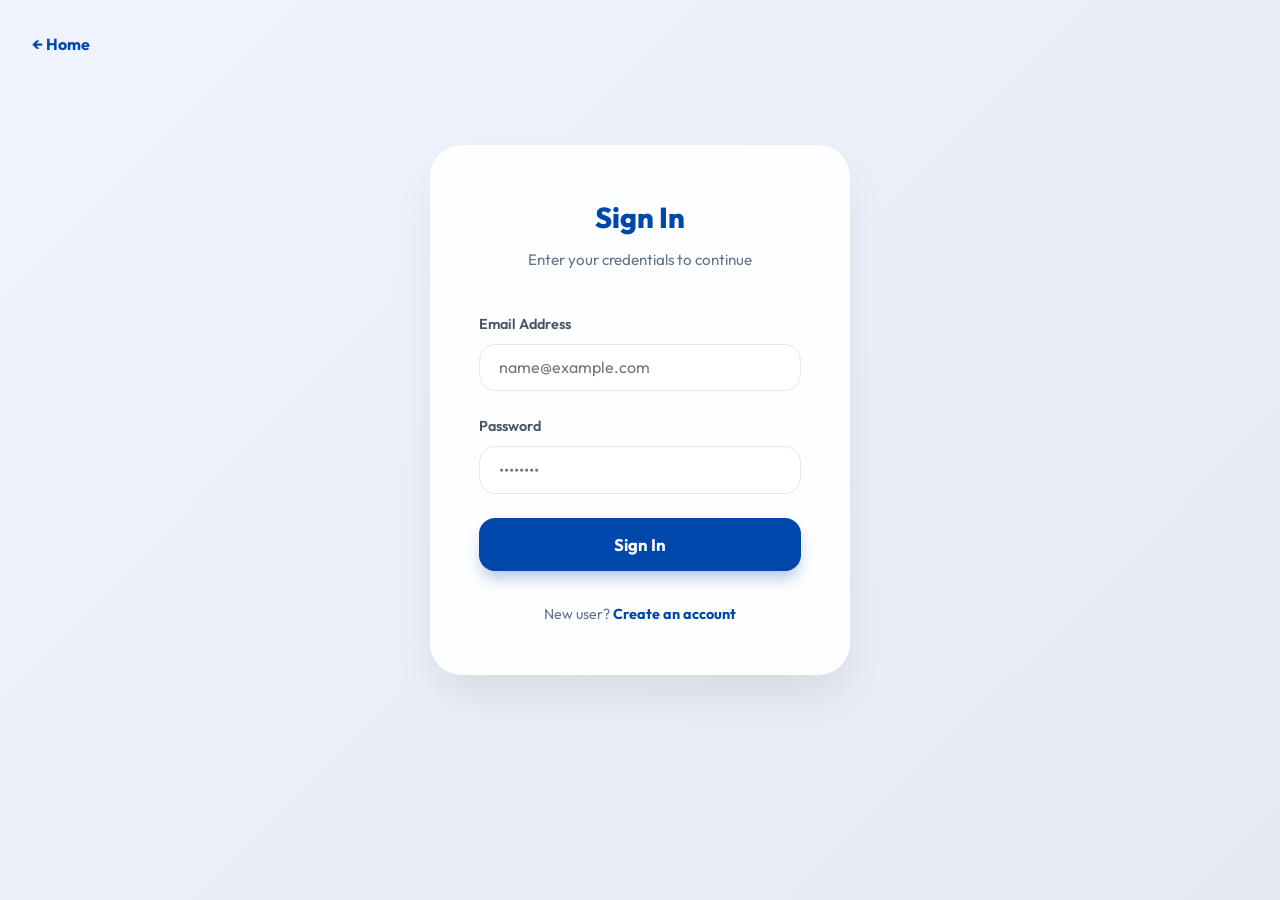
==== frontend/admin.html @ c0e0957b "Major Architecture & UI Revamp: FastAPI, Docker, Hybrid AI Matching, and Premium Glassmorphism UI" ====
<!DOCTYPE html>
<html lang="en">

<head>
  <meta charset="UTF-8">
  <meta name="viewport" content="width=device-width, initial-scale=1.0">
  <title>Admin Panel | LostLink AI</title>
  <link rel="preconnect" href="https://fonts.googleapis.com">
  <link rel="preconnect" href="https://fonts.gstatic.com" crossorigin>
  <link href="https://fonts.googleapis.com/css2?family=Outfit:wght@300;400;600;700&display=swap" rel="stylesheet">
  <link rel="stylesheet" href="css/global.css">
  <link rel="stylesheet" href="css/admin.css">
</head>

<body>

  <header>
    <div class="logo">🛠 LostLink AI Control</div>
    <nav>
      <a href="index.html">View Site</a>
      <a href="#" onclick="logout()">Logout</a>
    </nav>
  </header>

  <main class="admin-container">
    <div class="stats-bar">
      <div class="stat-pills">
        <h3 id="totalItems">-</h3>
        <p>Total Items</p>
      </div>
      <div class="stat-pills">
        <h3 id="totalFeedback">-</h3>
        <p>User Feedbacks</p>
      </div>
    </div>

    <div class="admin-table-container">
      <h2 style="padding: 1.5rem; border-bottom: 2px solid #eee;">Reports Management</h2>
      <div style="overflow-x: auto;">
        <table class="admin-table">
          <thead>
            <tr>
              <th>Type</th>
              <th>Item Name</th>
              <th>Location</th>
              <th>Reporter</th>
              <th>Status</th>
              <th>Actions</th>
            </tr>
          </thead>
          <tbody id="reportsTable">
            <tr>
              <td colspan="6" style="text-align:center; padding: 4rem;">📡 Fetching records...</td>
            </tr>
          </tbody>
        </table>
      </div>
    </div>
  </main>

  <script>
    const token = localStorage.getItem("token");
    if (!token) window.location.href = "login.html";

    async function fetchData() {
      try {
        const itemsRes = await fetch("/api/admin/items", {
          headers: { "Authorization": "Bearer " + token }
        });
        const fbRes = await fetch("/api/admin/feedbacks", {
          headers: { "Authorization": "Bearer " + token }
        });

        if (itemsRes.status === 403) {
          alert("🔒 Admin access required.");
          window.location.href = "index.html";
          return;
        }

        const items = await itemsRes.json();
        const feedbacks = await fbRes.json();

        document.getElementById("totalItems").innerText = items.length;
        document.getElementById("totalFeedback").innerText = feedbacks.length;

        renderItems(items);
      } catch (e) { console.error(e); }
    }

    function renderItems(items) {
      const table = document.getElementById("reportsTable");
      table.innerHTML = "";

      items.forEach(item => {
        const row = document.createElement("tr");
        const typeClass = item.type === "lost" ? "color: #f43f5e" : "color: #10b981";

        row.innerHTML = `
                <td style="font-weight: 700; ${typeClass}">${item.type.toUpperCase()}</td>
                <td>${item.item_name}</td>
                <td>${item.location}</td>
                <td>${item.email}</td>
                <td>${item.is_claimed ? "✅ Resolved" : "⌛ Active"}</td>
                <td class="action-btns">
                    ${!item.is_claimed ? `<button class="btn-small btn-approve" onclick="approve('${item._id}')">Approve</button>` : ""}
                    <button class="btn-small btn-remove" onclick="remove('${item._id}')">Delete</button>
                    <a href="/qr/${item._id}" target="_blank" class="btn-small" style="background:#eee; color:#333; text-decoration:none;">QR</a>
                </td>
            `;
        table.appendChild(row);
      });
    }

    async function approve(id) {
      await fetch(`/api/admin/approve/${id}`, {
        method: "POST",
        headers: { "Authorization": "Bearer " + token }
      });
      fetchData();
    }

    async function remove(id) {
      if (!confirm("Permanently delete this item?")) return;
      await fetch(`/api/admin/delete/${id}`, {
        method: "DELETE",
        headers: { "Authorization": "Bearer " + token }
      });
      fetchData();
    }

    function logout() {
      localStorage.removeItem("token");
      window.location.href = "login.html";
    }

    fetchData();
  </script>

</body>

</html>
---- frontend/css/global.css ----
/* global.css */
:root {
    --primary: #0047ab;
    --secondary: #00d2ff;
    --dark: #0f172a;
    --light: #f8fafc;
    --glass: rgba(255, 255, 255, 0.9);
    --text: #1a2a4e;
    --slate: #64748b;
    --success: #10b981;
    --danger: #f43f5e;
}

* {
    box-sizing: border-box;
    margin: 0;
    padding: 0;
    font-family: 'Outfit', sans-serif;
}

body {
    background-color: var(--light);
    background: linear-gradient(135deg, #f0f4ff 0%, #e6e9f0 100%);
    color: var(--text);
    line-height: 1.6;
    min-height: 100vh;
}

/* Navbar */
header {
    background-color: var(--primary);
    color: white;
    padding: 1rem 5%;
    display: flex;
    justify-content: space-between;
    align-items: center;
    position: sticky;
    top: 0;
    z-index: 1000;
    box-shadow: 0 4px 20px rgba(0,0,0,0.1);
}

.logo {
    font-size: 1.5rem;
    font-weight: 800;
    letter-spacing: -0.5px;
    display: flex;
    align-items: center;
    gap: 8px;
}

nav {
    display: flex;
    gap: 1.5rem;
    align-items: center;
}

nav a {
    color: rgba(255,255,255,0.8);
    text-decoration: none;
    font-weight: 600;
    font-size: 0.95rem;
    transition: all 0.3s ease;
}

nav a:hover {
    color: white;
    transform: translateY(-2px);
}

/* Common Footer */
footer {
    text-align: center;
    padding: 4rem 5% 2rem;
    color: var(--slate);
    font-size: 0.9rem;
}

.credits {
    color: var(--dark);
    font-weight: 600;
    margin-top: 0.5rem;
}

/* Common Utilities */
.btn {
    padding: 1rem 2rem;
    border-radius: 16px;
    font-weight: 700;
    text-decoration: none;
    transition: all 0.3s cubic-bezier(0.4, 0, 0.2, 1);
    font-size: 1.05rem;
    cursor: pointer;
    border: none;
    display: inline-block;
    text-align: center;
}

.btn-primary {
    background-color: var(--primary);
    color: white;
    box-shadow: 0 10px 15px -3px rgba(0, 71, 171, 0.3);
}

.btn-primary:hover {
    transform: translateY(-3px);
    box-shadow: 0 20px 25px -5px rgba(0, 71, 171, 0.4);
}

.message-box {
    text-align: center;
    padding: 1rem;
    border-radius: 12px;
    margin-top: 1.5rem;
    font-weight: 600;
    display: none;
}

.message-box.success {
    background: #dcfce7;
    color: #166534;
    display: block;
}

.message-box.error {
    background: #fee2e2;
    color: #991b1b;
    display: block;
}
---- frontend/css/admin.css ----
/* admin.css */
.admin-container {
    padding: 3rem 5%;
    max-width: 1400px;
    margin: 0 auto;
}

.stats-bar {
    display: grid;
    grid-template-columns: repeat(auto-fit, minmax(200px, 1fr));
    gap: 1.5rem;
    margin-bottom: 3rem;
}

.stat-pills {
    background: white;
    padding: 1.5rem;
    border-radius: 20px;
    text-align: center;
    box-shadow: 0 4px 10px rgba(0, 0, 0, 0.03);
    border: 1px solid #e2e8f0;
}

.stat-pills h3 {
    font-size: 1.8rem;
    color: var(--primary);
}

.admin-table-container {
    background: white;
    border-radius: 24px;
    overflow: hidden;
    box-shadow: 0 10px 20px rgba(0, 0, 0, 0.05);
    border: 1px solid #eee;
}

.admin-table {
    width: 100%;
    border-collapse: collapse;
}

.admin-table th {
    background: #f8fafc;
    padding: 1.25rem 1rem;
    text-align: left;
    font-weight: 700;
    color: var(--slate);
    border-bottom: 2px solid #eee;
}

.admin-table td {
    padding: 1rem;
    border-bottom: 1px solid #f1f5f9;
    font-size: 0.9rem;
}

.action-btns {
    display: flex;
    gap: 8px;
}

.btn-small {
    padding: 6px 12px;
    border-radius: 8px;
    font-size: 0.8rem;
    font-weight: 700;
    cursor: pointer;
    border: none;
    transition: all 0.2s;
}

.btn-approve {
    background: #dcfce7;
    color: #166534;
}

.btn-remove {
    background: #fee2e2;
    color: #991b1b;
}
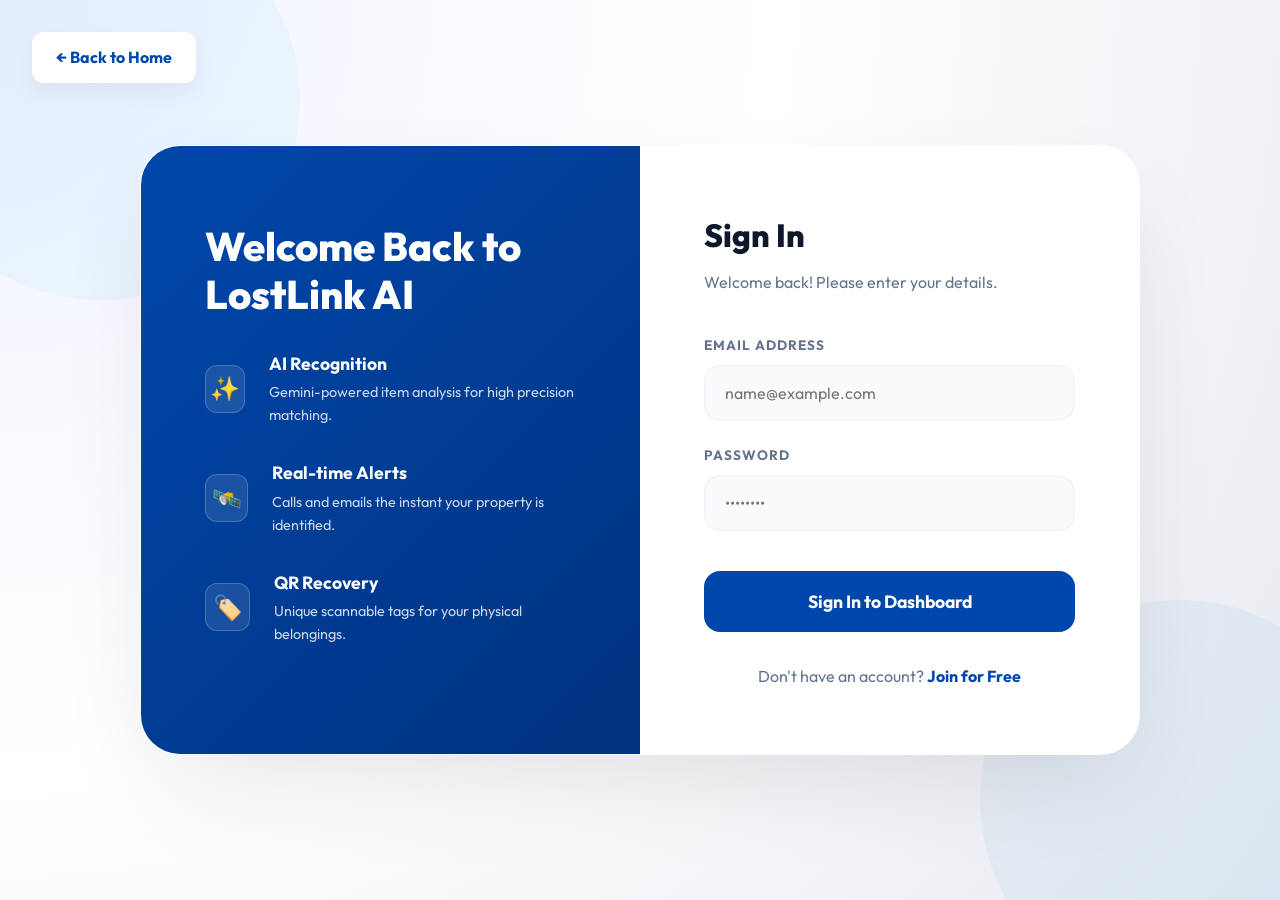
==== commit 562649fe: "Admin: Added User Management (Premium toggle) and fixed Feedback visibility" ====
--- a/frontend/admin.html
+++ b/frontend/admin.html
@@ -10,6 +10,51 @@
   <link href="https://fonts.googleapis.com/css2?family=Outfit:wght@300;400;600;700&display=swap" rel="stylesheet">
   <link rel="stylesheet" href="css/global.css">
   <link rel="stylesheet" href="css/admin.css">
+  <style>
+    .admin-nav {
+      display: flex;
+      gap: 1rem;
+      margin-bottom: 2rem;
+      background: white;
+      padding: 1rem;
+      border-radius: 16px;
+      box-shadow: 0 4px 10px rgba(0, 0, 0, 0.05);
+    }
+
+    .admin-nav button {
+      padding: 0.8rem 1.5rem;
+      border: none;
+      background: #f1f5f9;
+      border-radius: 12px;
+      cursor: pointer;
+      font-weight: 700;
+      color: var(--slate);
+      transition: all 0.3s;
+    }
+
+    .admin-nav button.active {
+      background: var(--primary);
+      color: white;
+    }
+
+    .section {
+      display: none;
+    }
+
+    .section.active {
+      display: block;
+    }
+
+    .badge-premium {
+      background: #fef3c7;
+      color: #92400e;
+      padding: 4px 10px;
+      border-radius: 8px;
+      font-size: 0.75rem;
+      font-weight: 800;
+      text-transform: uppercase;
+    }
+  </style>
 </head>
 
 <body>
@@ -29,31 +74,92 @@
         <p>Total Items</p>
       </div>
       <div class="stat-pills">
+        <h3 id="totalUsers">-</h3>
+        <p>Active Users</p>
+      </div>
+      <div class="stat-pills">
         <h3 id="totalFeedback">-</h3>
         <p>User Feedbacks</p>
       </div>
     </div>
 
-    <div class="admin-table-container">
-      <h2 style="padding: 1.5rem; border-bottom: 2px solid #eee;">Reports Management</h2>
-      <div style="overflow-x: auto;">
-        <table class="admin-table">
-          <thead>
-            <tr>
-              <th>Type</th>
-              <th>Item Name</th>
-              <th>Location</th>
-              <th>Reporter</th>
-              <th>Status</th>
-              <th>Actions</th>
-            </tr>
-          </thead>
-          <tbody id="reportsTable">
-            <tr>
-              <td colspan="6" style="text-align:center; padding: 4rem;">📡 Fetching records...</td>
-            </tr>
-          </tbody>
-        </table>
+    <div class="admin-nav">
+      <button onclick="showSection('reports')" id="btn-reports" class="active">Reports</button>
+      <button onclick="showSection('users')" id="btn-users">Users</button>
+      <button onclick="showSection('feedback')" id="btn-feedback">Feedback</button>
+    </div>
+
+    <!-- Reports Section -->
+    <div id="section-reports" class="section active">
+      <div class="admin-table-container">
+        <h2 style="padding: 1.5rem; border-bottom: 2px solid #eee;">Reports Management</h2>
+        <div style="overflow-x: auto;">
+          <table class="admin-table">
+            <thead>
+              <tr>
+                <th>Type</th>
+                <th>Item Name</th>
+                <th>Location</th>
+                <th>Reporter</th>
+                <th>Status</th>
+                <th>Actions</th>
+              </tr>
+            </thead>
+            <tbody id="reportsTable">
+              <tr>
+                <td colspan="6" style="text-align:center; padding: 4rem;">📡 Fetching records...</td>
+              </tr>
+            </tbody>
+          </table>
+        </div>
+      </div>
+    </div>
+
+    <!-- Users Section -->
+    <div id="section-users" class="section">
+      <div class="admin-table-container">
+        <h2 style="padding: 1.5rem; border-bottom: 2px solid #eee;">User Management</h2>
+        <div style="overflow-x: auto;">
+          <table class="admin-table">
+            <thead>
+              <tr>
+                <th>Name</th>
+                <th>Email</th>
+                <th>Status</th>
+                <th>Actions</th>
+              </tr>
+            </thead>
+            <tbody id="usersTable">
+              <tr>
+                <td colspan="4" style="text-align:center; padding: 4rem;">📡 Loading users...</td>
+              </tr>
+            </tbody>
+          </table>
+        </div>
+      </div>
+    </div>
+
+    <!-- Feedback Section -->
+    <div id="section-feedback" class="section">
+      <div class="admin-table-container">
+        <h2 style="padding: 1.5rem; border-bottom: 2px solid #eee;">User Feedback</h2>
+        <div style="overflow-x: auto;">
+          <table class="admin-table">
+            <thead>
+              <tr>
+                <th>Name</th>
+                <th>Email</th>
+                <th>Message</th>
+                <th>Date</th>
+              </tr>
+            </thead>
+            <tbody id="feedbackTable">
+              <tr>
+                <td colspan="4" style="text-align:center; padding: 4rem;">📡 Loading feedback...</td>
+              </tr>
+            </tbody>
+          </table>
+        </div>
       </div>
     </div>
   </main>
@@ -62,48 +168,53 @@
     const token = localStorage.getItem("token");
     if (!token) window.location.href = "login.html";
 
+    function showSection(name) {
+      document.querySelectorAll('.section').forEach(s => s.classList.remove('active'));
+      document.querySelectorAll('.admin-nav button').forEach(b => b.classList.remove('active'));
+
+      document.getElementById('section-' + name).classList.add('active');
+      document.getElementById('btn-' + name).classList.add('active');
+    }
+
     async function fetchData() {
       try {
-        const itemsRes = await fetch("/api/admin/items", {
-          headers: { "Authorization": "Bearer " + token }
-        });
-        const fbRes = await fetch("/api/admin/feedbacks", {
-          headers: { "Authorization": "Bearer " + token }
-        });
-
-        if (itemsRes.status === 403) {
+        const [items, users, feedbacks] = await Promise.all([
+          fetch("/api/admin/items", { headers: { "Authorization": "Bearer " + token } }).then(r => r.json()),
+          fetch("/api/admin/users", { headers: { "Authorization": "Bearer " + token } }).then(r => r.json()),
+          fetch("/api/admin/feedbacks", { headers: { "Authorization": "Bearer " + token } }).then(r => r.json())
+        ]);
+
+        if (items.detail === "Admin access required") {
           alert("🔒 Admin access required.");
           window.location.href = "index.html";
           return;
         }
 
-        const items = await itemsRes.json();
-        const feedbacks = await fbRes.json();
-
         document.getElementById("totalItems").innerText = items.length;
+        document.getElementById("totalUsers").innerText = users.length;
         document.getElementById("totalFeedback").innerText = feedbacks.length;
 
         renderItems(items);
+        renderUsers(users);
+        renderFeedback(feedbacks);
       } catch (e) { console.error(e); }
     }
 
     function renderItems(items) {
       const table = document.getElementById("reportsTable");
       table.innerHTML = "";
-
       items.forEach(item => {
         const row = document.createElement("tr");
         const typeClass = item.type === "lost" ? "color: #f43f5e" : "color: #10b981";
-
         row.innerHTML = `
                 <td style="font-weight: 700; ${typeClass}">${item.type.toUpperCase()}</td>
                 <td>${item.item_name}</td>
                 <td>${item.location}</td>
-                <td>${item.email}</td>
+                <td>${item.email || '-'}</td>
                 <td>${item.is_claimed ? "✅ Resolved" : "⌛ Active"}</td>
                 <td class="action-btns">
                     ${!item.is_claimed ? `<button class="btn-small btn-approve" onclick="approve('${item._id}')">Approve</button>` : ""}
-                    <button class="btn-small btn-remove" onclick="remove('${item._id}')">Delete</button>
+                    <button class="btn-small btn-remove" onclick="removeItem('${item._id}')">Delete</button>
                     <a href="/qr/${item._id}" target="_blank" class="btn-small" style="background:#eee; color:#333; text-decoration:none;">QR</a>
                 </td>
             `;
@@ -111,20 +222,56 @@
       });
     }
 
-    async function approve(id) {
-      await fetch(`/api/admin/approve/${id}`, {
+    function renderUsers(users) {
+      const table = document.getElementById("usersTable");
+      table.innerHTML = "";
+      users.forEach(user => {
+        const row = document.createElement("tr");
+        row.innerHTML = `
+                <td style="font-weight:700;">${user.name}</td>
+                <td>${user.email}</td>
+                <td>${user.is_premium ? '<span class="badge-premium">💎 Premium</span>' : '<span style="color:var(--slate); font-size:0.8rem;">Standard</span>'}</td>
+                <td>
+                    <button class="btn-small" style="background:var(--primary); color:white;" onclick="togglePremium('${user._id}')">
+                        ${user.is_premium ? 'Revoke Premium' : 'Mark Premium'}
+                    </button>
+                </td>
+            `;
+        table.appendChild(row);
+      });
+    }
+
+    function renderFeedback(feedbacks) {
+      const table = document.getElementById("feedbackTable");
+      table.innerHTML = "";
+      feedbacks.forEach(fb => {
+        const row = document.createElement("tr");
+        row.innerHTML = `
+                <td style="font-weight:700;">${fb.name}</td>
+                <td>${fb.email || 'Anonymous'}</td>
+                <td>${fb.message}</td>
+                <td>${fb.date}</td>
+            `;
+        table.appendChild(row);
+      });
+    }
+
+    async function togglePremium(id) {
+      await fetch(`/api/admin/toggle_premium/${id}`, {
         method: "POST",
         headers: { "Authorization": "Bearer " + token }
       });
       fetchData();
     }
 
-    async function remove(id) {
+    async function approve(id) {
+      await fetch(`/api/admin/approve/${id}`, { method: "POST", headers: { "Authorization": "Bearer " + token } });
+      fetchData();
+    }
+
+    async function removeItem(id) {
       if (!confirm("Permanently delete this item?")) return;
-      await fetch(`/api/admin/delete/${id}`, {
-        method: "DELETE",
-        headers: { "Authorization": "Bearer " + token }
-      });
+      await fetch(`/api/admin/delete/${id}`, { method: "DELETE", headers: { "Authorization": "Bearer " + token } });
       fetchData();
     }
 
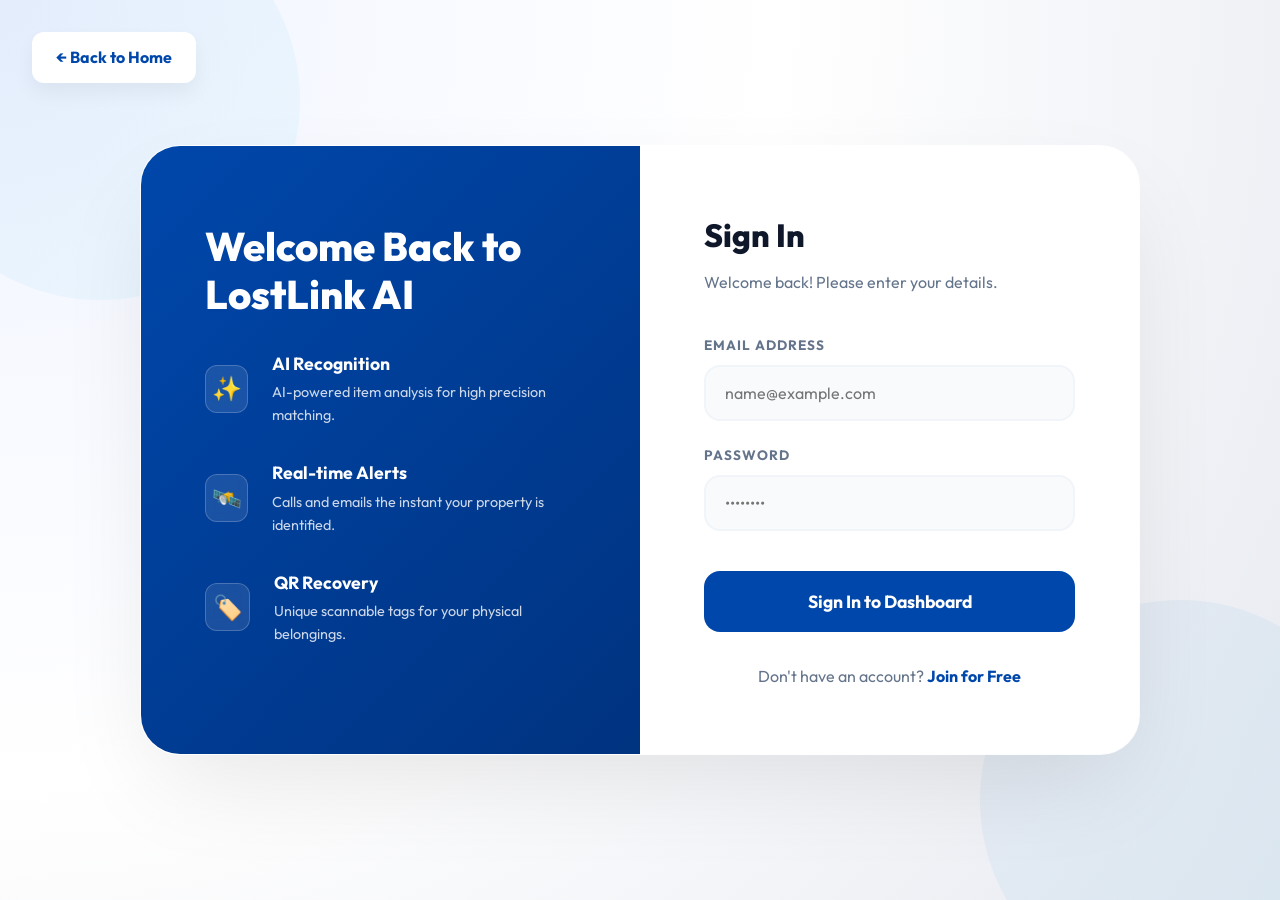
==== commit 5ac9397c: "Fix auth bcrypt logic, enhance admin matching transparency, and localize for NITK campus" ====
--- a/frontend/admin.html
+++ b/frontend/admin.html
@@ -60,7 +60,7 @@
 <body>
 
   <header>
-    <div class="logo">🛠 LostLink AI Control</div>
+    <div class="logo">LostLink Admin</div>
     <nav>
       <a href="index.html">View Site</a>
       <a href="#" onclick="logout()">Logout</a>
@@ -85,6 +85,7 @@
 
     <div class="admin-nav">
       <button onclick="showSection('reports')" id="btn-reports" class="active">Reports</button>
+      <button onclick="showSection('matches')" id="btn-matches">Matches</button>
       <button onclick="showSection('users')" id="btn-users">Users</button>
       <button onclick="showSection('feedback')" id="btn-feedback">Feedback</button>
     </div>
@@ -107,7 +108,33 @@
             </thead>
             <tbody id="reportsTable">
               <tr>
-                <td colspan="6" style="text-align:center; padding: 4rem;">📡 Fetching records...</td>
+                <td colspan="6" style="text-align:center; padding: 4rem;">Fetching records...</td>
+              </tr>
+            </tbody>
+          </table>
+        </div>
+      </div>
+    </div>
+
+    <!-- Matches Section -->
+    <div id="section-matches" class="section">
+      <div class="admin-table-container">
+        <h2 style="padding: 1.5rem; border-bottom: 2px solid #eee;">AI Match Tracking</h2>
+        <div style="overflow-x: auto;">
+          <table class="admin-table">
+            <thead>
+              <tr>
+                <th>Item Detected</th>
+                <th>Matched With</th>
+                <th>Logic Type</th>
+                <th>Score</th>
+                <th>Reasoning</th>
+                <th>Time</th>
+              </tr>
+            </thead>
+            <tbody id="matchesTable">
+              <tr>
+                <td colspan="6" style="text-align:center; padding: 4rem;">Loading matches...</td>
               </tr>
             </tbody>
           </table>
@@ -131,7 +158,7 @@
             </thead>
             <tbody id="usersTable">
               <tr>
-                <td colspan="4" style="text-align:center; padding: 4rem;">📡 Loading users...</td>
+                <td colspan="4" style="text-align:center; padding: 4rem;">Loading users...</td>
               </tr>
             </tbody>
           </table>
@@ -155,7 +182,7 @@
             </thead>
             <tbody id="feedbackTable">
               <tr>
-                <td colspan="4" style="text-align:center; padding: 4rem;">📡 Loading feedback...</td>
+                <td colspan="4" style="text-align:center; padding: 4rem;">Loading feedback...</td>
               </tr>
             </tbody>
           </table>
@@ -178,14 +205,15 @@
 
     async function fetchData() {
       try {
-        const [items, users, feedbacks] = await Promise.all([
+        const [items, users, feedbacks, matches] = await Promise.all([
           fetch("/api/admin/items", { headers: { "Authorization": "Bearer " + token } }).then(r => r.json()),
           fetch("/api/admin/users", { headers: { "Authorization": "Bearer " + token } }).then(r => r.json()),
-          fetch("/api/admin/feedbacks", { headers: { "Authorization": "Bearer " + token } }).then(r => r.json())
+          fetch("/api/admin/feedbacks", { headers: { "Authorization": "Bearer " + token } }).then(r => r.json()),
+          fetch("/api/admin/matches", { headers: { "Authorization": "Bearer " + token } }).then(r => r.json())
         ]);
 
         if (items.detail === "Admin access required") {
-          alert("🔒 Admin access required.");
+          alert("Admin access required.");
           window.location.href = "index.html";
           return;
         }
@@ -197,6 +225,7 @@
         renderItems(items);
         renderUsers(users);
         renderFeedback(feedbacks);
+        renderMatches(matches);
       } catch (e) { console.error(e); }
     }
 
@@ -211,7 +240,7 @@
                 <td>${item.item_name}</td>
                 <td>${item.location}</td>
                 <td>${item.email || '-'}</td>
-                <td>${item.is_claimed ? "✅ Resolved" : "⌛ Active"}</td>
+                <td>${item.is_claimed ? "Resolved" : "Active"}</td>
                 <td class="action-btns">
                     ${!item.is_claimed ? `<button class="btn-small btn-approve" onclick="approve('${item._id}')">Approve</button>` : ""}
                     <button class="btn-small btn-remove" onclick="removeItem('${item._id}')">Delete</button>
@@ -230,12 +259,34 @@
         row.innerHTML = `
                 <td style="font-weight:700;">${user.name}</td>
                 <td>${user.email}</td>
-                <td>${user.is_premium ? '<span class="badge-premium">💎 Premium</span>' : '<span style="color:var(--slate); font-size:0.8rem;">Standard</span>'}</td>
+                <td>${user.is_premium ? '<span class="badge-premium">Premium</span>' : '<span style="color:var(--slate); font-size:0.8rem;">Standard</span>'}</td>
                 <td>
                     <button class="btn-small" style="background:var(--primary); color:white;" onclick="togglePremium('${user._id}')">
                         ${user.is_premium ? 'Revoke Premium' : 'Mark Premium'}
                     </button>
                 </td>
+            `;
+        table.appendChild(row);
+      });
+    }
+
+    function renderMatches(matches) {
+      const table = document.getElementById("matchesTable");
+      table.innerHTML = "";
+      if (!matches || matches.length === 0) {
+        table.innerHTML = '<tr><td colspan="6" style="text-align:center; padding: 2rem;">No AI matches recorded yet.</td></tr>';
+        return;
+      }
+      matches.forEach(m => {
+        const row = document.createElement("tr");
+        const scoreColor = m.score > 0.9 ? "#10b981" : (m.score > 0.8 ? "#3b82f6" : "#f59e0b");
+        row.innerHTML = `
+                <td style="font-weight:700;">${m.item_a.item_name}</td>
+                <td style="font-weight:700;">${m.item_b.item_name}</td>
+                <td><span style="font-size:0.8rem; background:#f1f5f9; padding:4px 8px; border-radius:6px; font-weight:600;">${m.match_type}</span></td>
+                <td style="font-weight:800; color:${scoreColor}">${(m.score * 100).toFixed(1)}%</td>
+                <td style="font-size:0.85rem; color:var(--slate); max-width:250px;">${m.reason}</td>
+                <td style="font-size:0.8rem; opacity:0.7;">${m.timestamp}</td>
             `;
         table.appendChild(row);
       });
